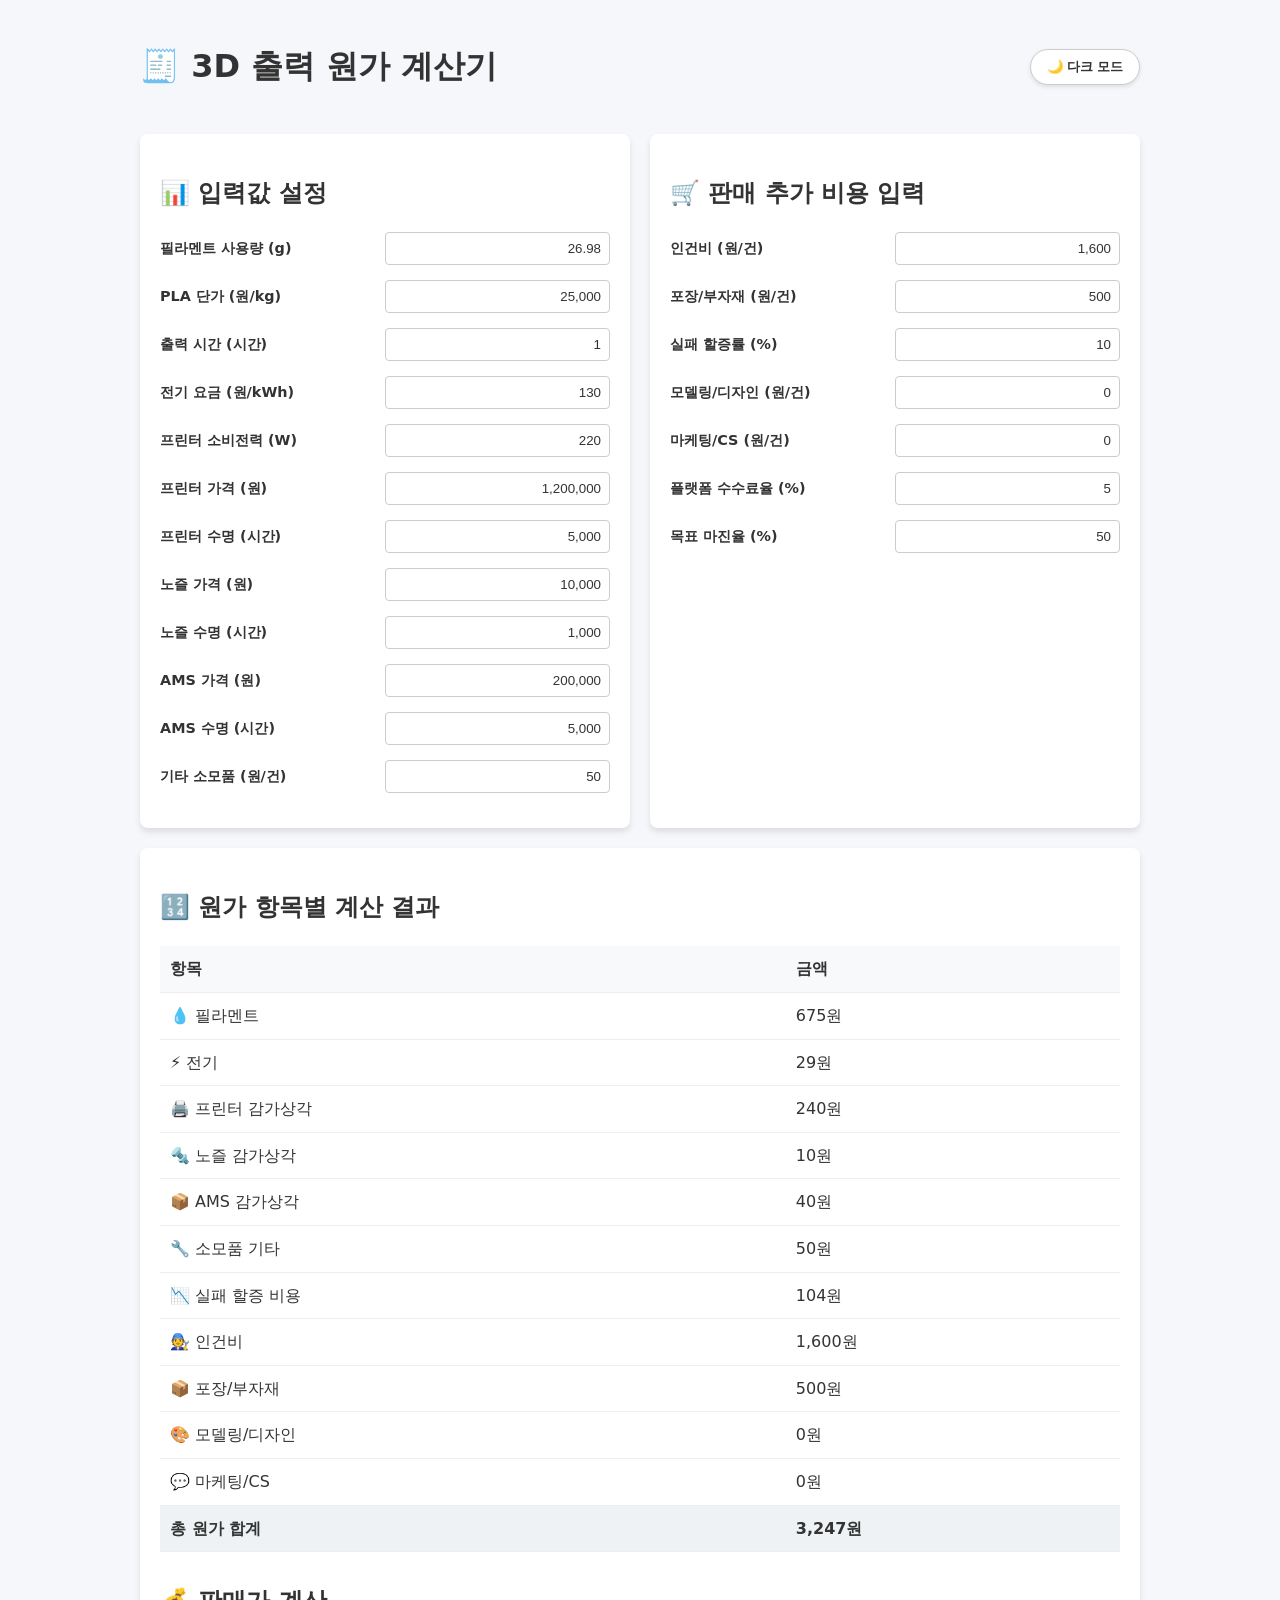
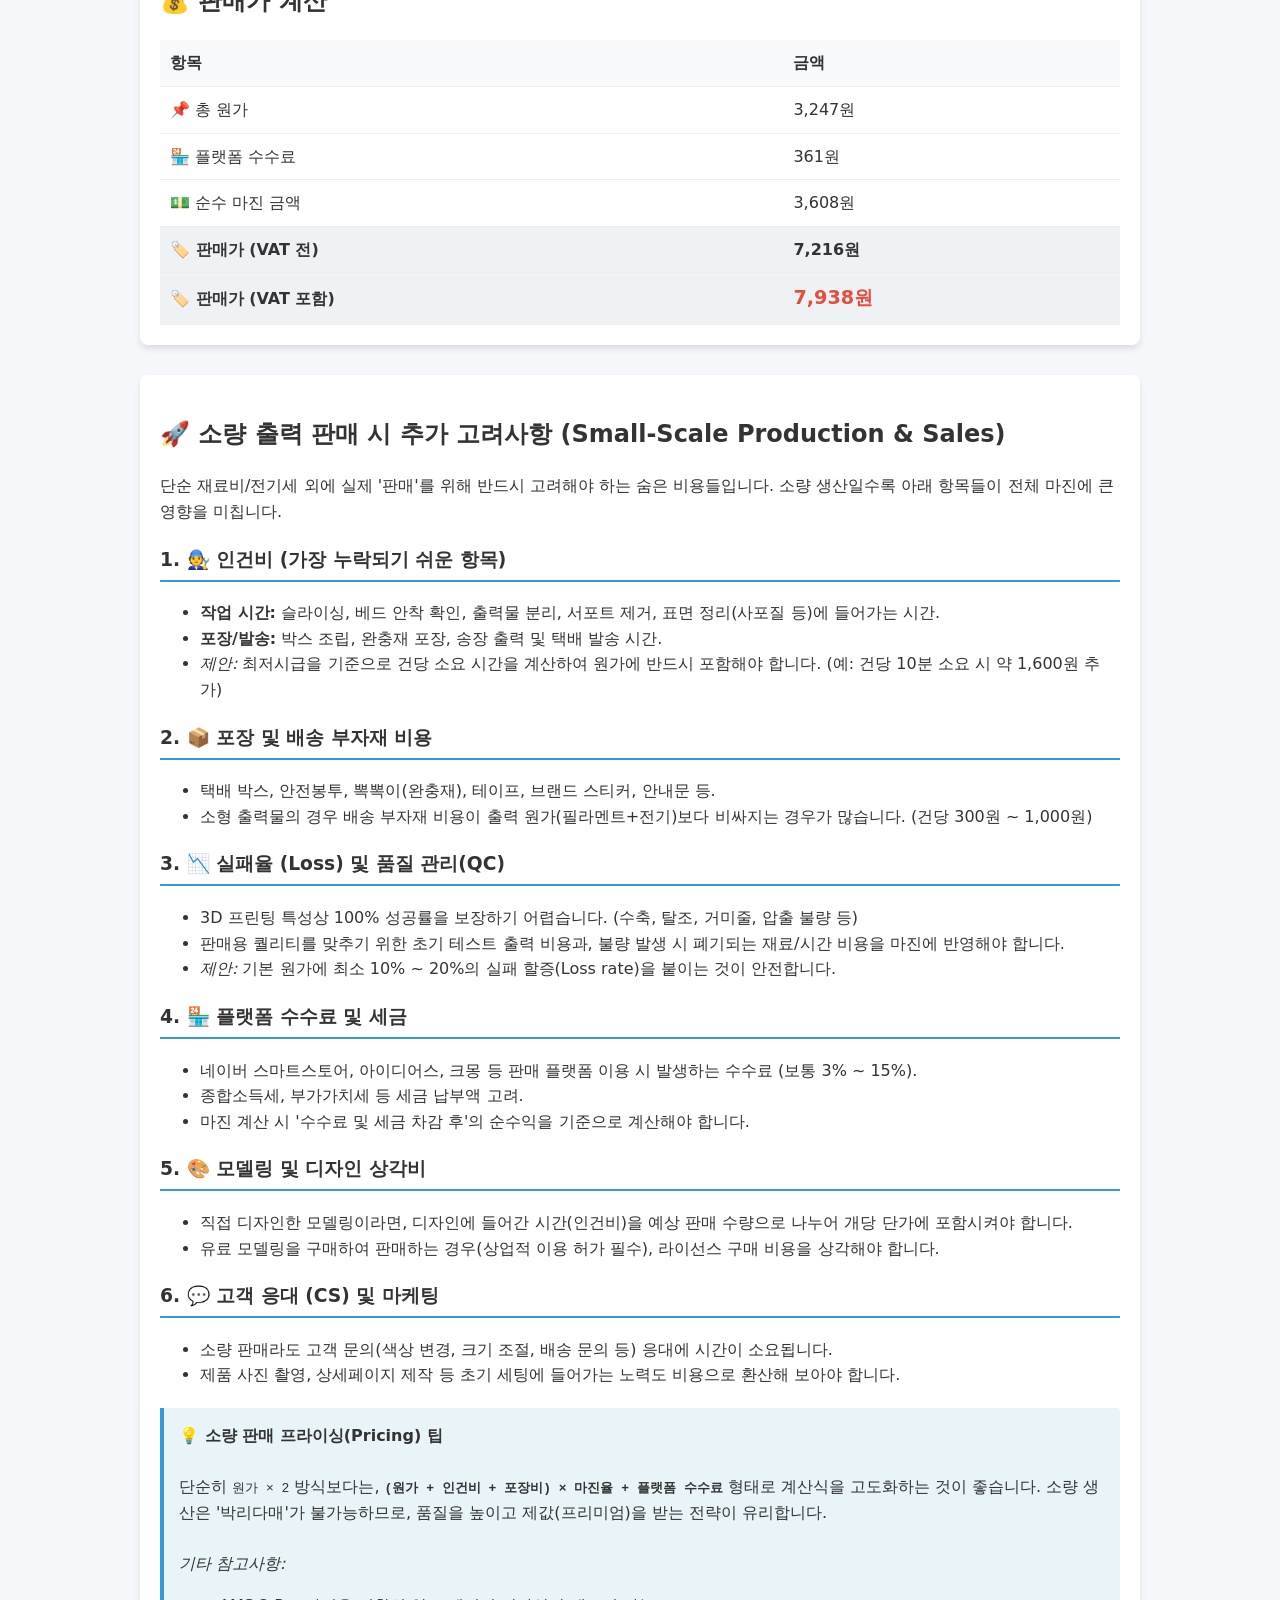
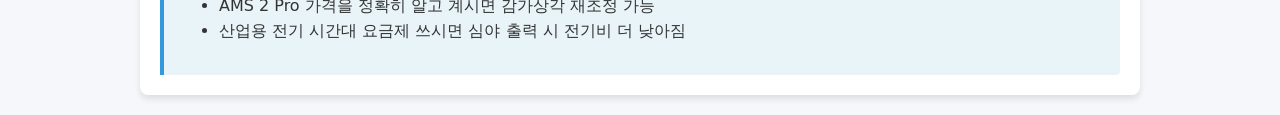
==== index.html @ e5d5dbed "Refactor: 코드 구조화(HTML/CSS/JS 분리) 및 다크모드 추가" ====
<!DOCTYPE html>
<html lang="ko">
<head>
    <meta charset="UTF-8">
    <meta name="viewport" content="width=device-width, initial-scale=1.0">
    <title>3D 출력 원가 계산기</title>
    <link rel="stylesheet" href="style.css">
    <script src="script.js" defer></script>
</head>
<body>

    <div class="header-container">
        <h1>🧾 3D 출력 원가 계산기</h1>
        <button id="darkModeToggle" onclick="toggleDarkMode()">🌙 다크 모드</button>
    </div>

    <div class="container">
        <!-- 입력 폼 -->
        <div class="card">
            <h2>📊 입력값 설정</h2>
            
            <div class="form-group">
                <label>필라멘트 사용량 (g)</label>
                <input type="text" id="filamentUsage" value="26.98" oninput="formatInput(this); calculate()">
            </div>
            <div class="form-group">
                <label>PLA 단가 (원/kg)</label>
                <input type="text" id="plaPrice" value="25,000" oninput="formatInput(this); calculate()">
            </div>
            <div class="form-group">
                <label>출력 시간 (시간)</label>
                <input type="text" id="printTime" value="1" oninput="formatInput(this); calculate()">
            </div>
            <div class="form-group">
                <label>전기 요금 (원/kWh)</label>
                <input type="text" id="elecRate" value="130" oninput="formatInput(this); calculate()">
            </div>
            <div class="form-group">
                <label>프린터 소비전력 (W)</label>
                <input type="text" id="powerUsage" value="220" oninput="formatInput(this); calculate()">
            </div>
            <div class="form-group">
                <label>프린터 가격 (원)</label>
                <input type="text" id="printerPrice" value="1,200,000" oninput="formatInput(this); calculate()">
            </div>
            <div class="form-group">
                <label>프린터 수명 (시간)</label>
                <input type="text" id="printerLife" value="5,000" oninput="formatInput(this); calculate()">
            </div>
            <div class="form-group">
                <label>노즐 가격 (원)</label>
                <input type="text" id="nozzlePrice" value="10,000" oninput="formatInput(this); calculate()">
            </div>
            <div class="form-group">
                <label>노즐 수명 (시간)</label>
                <input type="text" id="nozzleLife" value="1,000" oninput="formatInput(this); calculate()">
            </div>
            <div class="form-group">
                <label>AMS 가격 (원)</label>
                <input type="text" id="amsPrice" value="200,000" oninput="formatInput(this); calculate()">
            </div>
            <div class="form-group">
                <label>AMS 수명 (시간)</label>
                <input type="text" id="amsLife" value="5,000" oninput="formatInput(this); calculate()">
            </div>
            <div class="form-group">
                <label>기타 소모품 (원/건)</label>
                <input type="text" id="otherCost" value="50" oninput="formatInput(this); calculate()">
            </div>
        </div>

        <!-- 판매 추가 비용 입력 폼 -->
        <div class="card">
            <h2>🛒 판매 추가 비용 입력</h2>
            <div class="form-group">
                <label>인건비 (원/건)</label>
                <input type="text" id="laborCost" value="1,600" oninput="formatInput(this); calculate()">
            </div>
            <div class="form-group">
                <label>포장/부자재 (원/건)</label>
                <input type="text" id="packageCost" value="500" oninput="formatInput(this); calculate()">
            </div>
            <div class="form-group">
                <label>실패 할증률 (%)</label>
                <input type="text" id="lossRate" value="10" oninput="formatInput(this); calculate()">
            </div>
            <div class="form-group">
                <label>모델링/디자인 (원/건)</label>
                <input type="text" id="designCost" value="0" oninput="formatInput(this); calculate()">
            </div>
            <div class="form-group">
                <label>마케팅/CS (원/건)</label>
                <input type="text" id="marketingCost" value="0" oninput="formatInput(this); calculate()">
            </div>
            <div class="form-group">
                <label>플랫폼 수수료율 (%)</label>
                <input type="text" id="platformFeeRate" value="5" oninput="formatInput(this); calculate()">
            </div>
            <div class="form-group">
                <label>목표 마진율 (%)</label>
                <input type="text" id="marginRate" value="50" oninput="formatInput(this); calculate()">
            </div>
        </div>

        <!-- 결과 출력 -->
        <div class="card" style="flex-basis: 100%;">
            <h2>🔢 원가 항목별 계산 결과</h2>
            <table>
                <tr>
                    <th>항목</th>
                    <th>금액</th>
                </tr>
                <tr>
                    <td>💧 필라멘트</td>
                    <td id="resFilament">0원</td>
                </tr>
                <tr>
                    <td>⚡ 전기</td>
                    <td id="resElec">0원</td>
                </tr>
                <tr>
                    <td>🖨️ 프린터 감가상각</td>
                    <td id="resPrinter">0원</td>
                </tr>
                <tr>
                    <td>🔩 노즐 감가상각</td>
                    <td id="resNozzle">0원</td>
                </tr>
                <tr>
                    <td>📦 AMS 감가상각</td>
                    <td id="resAms">0원</td>
                </tr>
                <tr>
                    <td>🔧 소모품 기타</td>
                    <td id="resOther">0원</td>
                </tr>
                <tr>
                    <td>📉 실패 할증 비용</td>
                    <td id="resLoss">0원</td>
                </tr>
                <tr>
                    <td>🧑‍🔧 인건비</td>
                    <td id="resLabor">0원</td>
                </tr>
                <tr>
                    <td>📦 포장/부자재</td>
                    <td id="resPackage">0원</td>
                </tr>
                <tr>
                    <td>🎨 모델링/디자인</td>
                    <td id="resDesign">0원</td>
                </tr>
                <tr>
                    <td>💬 마케팅/CS</td>
                    <td id="resMarketing">0원</td>
                </tr>
                <tr class="total-row">
                    <td>총 원가 합계</td>
                    <td id="resTotalCost">0원</td>
                </tr>
            </table>

            <h2 style="margin-top: 30px;">💰 판매가 계산</h2>
            <table>
                <tr>
                    <th>항목</th>
                    <th>금액</th>
                </tr>
                <tr>
                    <td>📌 총 원가</td>
                    <td id="resTotalCost2">0원</td>
                </tr>
                <tr>
                    <td>🏪 플랫폼 수수료</td>
                    <td id="resPlatformFee">0원</td>
                </tr>
                <tr>
                    <td>💵 순수 마진 금액</td>
                    <td id="resMarginAmt">0원</td>
                </tr>
                <tr class="total-row">
                    <td>🏷️ 판매가 (VAT 전)</td>
                    <td id="resSellPriceEx">0원</td>
                </tr>
                <tr class="total-row">
                    <td>🏷️ 판매가 (VAT 포함)</td>
                    <td class="highlight" id="resSellPriceInc">0원</td>
                </tr>
            </table>
        </div>
    </div>

    <div class="info-section">
        <h2>🚀 소량 출력 판매 시 추가 고려사항 (Small-Scale Production & Sales)</h2>
        <p>단순 재료비/전기세 외에 실제 '판매'를 위해 반드시 고려해야 하는 숨은 비용들입니다. 소량 생산일수록 아래 항목들이 전체 마진에 큰 영향을 미칩니다.</p>

        <h3>1. 🧑‍🔧 인건비 (가장 누락되기 쉬운 항목)</h3>
        <ul>
            <li><strong>작업 시간:</strong> 슬라이싱, 베드 안착 확인, 출력물 분리, 서포트 제거, 표면 정리(사포질 등)에 들어가는 시간.</li>
            <li><strong>포장/발송:</strong> 박스 조립, 완충재 포장, 송장 출력 및 택배 발송 시간.</li>
            <li><em>제안:</em> 최저시급을 기준으로 건당 소요 시간을 계산하여 원가에 반드시 포함해야 합니다. (예: 건당 10분 소요 시 약 1,600원 추가)</li>
        </ul>

        <h3>2. 📦 포장 및 배송 부자재 비용</h3>
        <ul>
            <li>택배 박스, 안전봉투, 뽁뽁이(완충재), 테이프, 브랜드 스티커, 안내문 등.</li>
            <li>소형 출력물의 경우 배송 부자재 비용이 출력 원가(필라멘트+전기)보다 비싸지는 경우가 많습니다. (건당 300원 ~ 1,000원)</li>
        </ul>

        <h3>3. 📉 실패율 (Loss) 및 품질 관리(QC)</h3>
        <ul>
            <li>3D 프린팅 특성상 100% 성공률을 보장하기 어렵습니다. (수축, 탈조, 거미줄, 압출 불량 등)</li>
            <li>판매용 퀄리티를 맞추기 위한 초기 테스트 출력 비용과, 불량 발생 시 폐기되는 재료/시간 비용을 마진에 반영해야 합니다.</li>
            <li><em>제안:</em> 기본 원가에 최소 10% ~ 20%의 실패 할증(Loss rate)을 붙이는 것이 안전합니다.</li>
        </ul>

        <h3>4. 🏪 플랫폼 수수료 및 세금</h3>
        <ul>
            <li>네이버 스마트스토어, 아이디어스, 크몽 등 판매 플랫폼 이용 시 발생하는 수수료 (보통 3% ~ 15%).</li>
            <li>종합소득세, 부가가치세 등 세금 납부액 고려.</li>
            <li>마진 계산 시 '수수료 및 세금 차감 후'의 순수익을 기준으로 계산해야 합니다.</li>
        </ul>

        <h3>5. 🎨 모델링 및 디자인 상각비</h3>
        <ul>
            <li>직접 디자인한 모델링이라면, 디자인에 들어간 시간(인건비)을 예상 판매 수량으로 나누어 개당 단가에 포함시켜야 합니다.</li>
            <li>유료 모델링을 구매하여 판매하는 경우(상업적 이용 허가 필수), 라이선스 구매 비용을 상각해야 합니다.</li>
        </ul>

        <h3>6. 💬 고객 응대 (CS) 및 마케팅</h3>
        <ul>
            <li>소량 판매라도 고객 문의(색상 변경, 크기 조절, 배송 문의 등) 응대에 시간이 소요됩니다.</li>
            <li>제품 사진 촬영, 상세페이지 제작 등 초기 세팅에 들어가는 노력도 비용으로 환산해 보아야 합니다.</li>
        </ul>

        <div class="tip-box">
            <strong>💡 소량 판매 프라이싱(Pricing) 팁</strong><br><br>
            단순히 <code>원가 × 2</code> 방식보다는, <strong><code>(원가 + 인건비 + 포장비) × 마진율 + 플랫폼 수수료</code></strong> 형태로 계산식을 고도화하는 것이 좋습니다. 소량 생산은 '박리다매'가 불가능하므로, 품질을 높이고 제값(프리미엄)을 받는 전략이 유리합니다.<br><br>
            <em>기타 참고사항:</em>
            <ul>
                <li>AMS 2 Pro 가격을 정확히 알고 계시면 감가상각 재조정 가능</li>
                <li>산업용 전기 시간대 요금제 쓰시면 심야 출력 시 전기비 더 낮아짐</li>
            </ul>
        </div>
    </div>

</body>
</html>
---- style.css ----
:root {
    --bg-color: #f5f7fa;
    --text-color: #333;
    --card-bg: #fff;
    --border-color: #ccc;
    --table-border: #eee;
    --th-bg: #f8f9fa;
    --total-row-bg: #eef2f5;
    --highlight-color: #e74c3c;
    --tip-bg: #e8f4f8;
    --tip-border: #3498db;
    --input-bg: #fff;
    --input-text: #333;
}

body.dark-mode {
    --bg-color: #121212;
    --text-color: #e0e0e0;
    --card-bg: #1e1e1e;
    --border-color: #444;
    --table-border: #333;
    --th-bg: #2c2c2c;
    --total-row-bg: #2a2a2a;
    --highlight-color: #ff6b6b;
    --tip-bg: #1a2634;
    --tip-border: #2980b9;
    --input-bg: #2c2c2c;
    --input-text: #e0e0e0;
}

body {
    font-family: 'Pretendard', -apple-system, BlinkMacSystemFont, system-ui, Roboto, 'Helvetica Neue', 'Segoe UI', 'Apple SD Gothic Neo', 'Noto Sans KR', 'Malgun Gothic', sans-serif;
    line-height: 1.6;
    color: var(--text-color);
    max-width: 1000px;
    margin: 0 auto;
    padding: 20px;
    background-color: var(--bg-color);
    transition: background-color 0.3s, color 0.3s;
}

h1, h2, h3 {
    color: var(--text-color);
}

.header-container {
    display: flex;
    justify-content: space-between;
    align-items: center;
    margin-bottom: 20px;
}

#darkModeToggle {
    padding: 8px 16px;
    border: 1px solid var(--border-color);
    border-radius: 20px;
    background-color: var(--card-bg);
    color: var(--text-color);
    cursor: pointer;
    box-shadow: 0 2px 4px rgba(0,0,0,0.1);
    font-weight: bold;
    transition: background-color 0.3s, color 0.3s;
}

#darkModeToggle:hover {
    opacity: 0.8;
}

.container {
    display: flex;
    flex-wrap: wrap;
    gap: 20px;
}

.card {
    background: var(--card-bg);
    border-radius: 8px;
    padding: 20px;
    box-shadow: 0 4px 6px rgba(0,0,0,0.1);
    flex: 1;
    min-width: 300px;
    transition: background-color 0.3s;
}

.form-group {
    margin-bottom: 15px;
    display: flex;
    align-items: center;
    justify-content: space-between;
}

label {
    display: block;
    margin-bottom: 0;
    font-weight: bold;
    font-size: 0.9em;
    flex: 1;
}

input[type="text"] {
    width: 50%;
    padding: 8px;
    border: 1px solid var(--border-color);
    border-radius: 4px;
    box-sizing: border-box;
    text-align: right;
    background-color: var(--input-bg);
    color: var(--input-text);
    transition: background-color 0.3s, color 0.3s, border-color 0.3s;
}

table {
    width: 100%;
    border-collapse: collapse;
    margin-top: 10px;
}

th, td {
    padding: 10px;
    border-bottom: 1px solid var(--table-border);
    text-align: left;
}

th {
    background-color: var(--th-bg);
}

.total-row {
    font-weight: bold;
    background-color: var(--total-row-bg);
}

.highlight {
    color: var(--highlight-color);
    font-weight: bold;
    font-size: 1.2em;
}

.info-section {
    margin-top: 30px;
    background: var(--card-bg);
    border-radius: 8px;
    padding: 20px;
    box-shadow: 0 4px 6px rgba(0,0,0,0.1);
    transition: background-color 0.3s;
}

.info-section h3 {
    border-bottom: 2px solid var(--tip-border);
    padding-bottom: 5px;
    margin-top: 20px;
}

.tip-box {
    background-color: var(--tip-bg);
    border-left: 4px solid var(--tip-border);
    padding: 15px;
    margin-top: 20px;
    border-radius: 0 4px 4px 0;
    transition: background-color 0.3s;
}
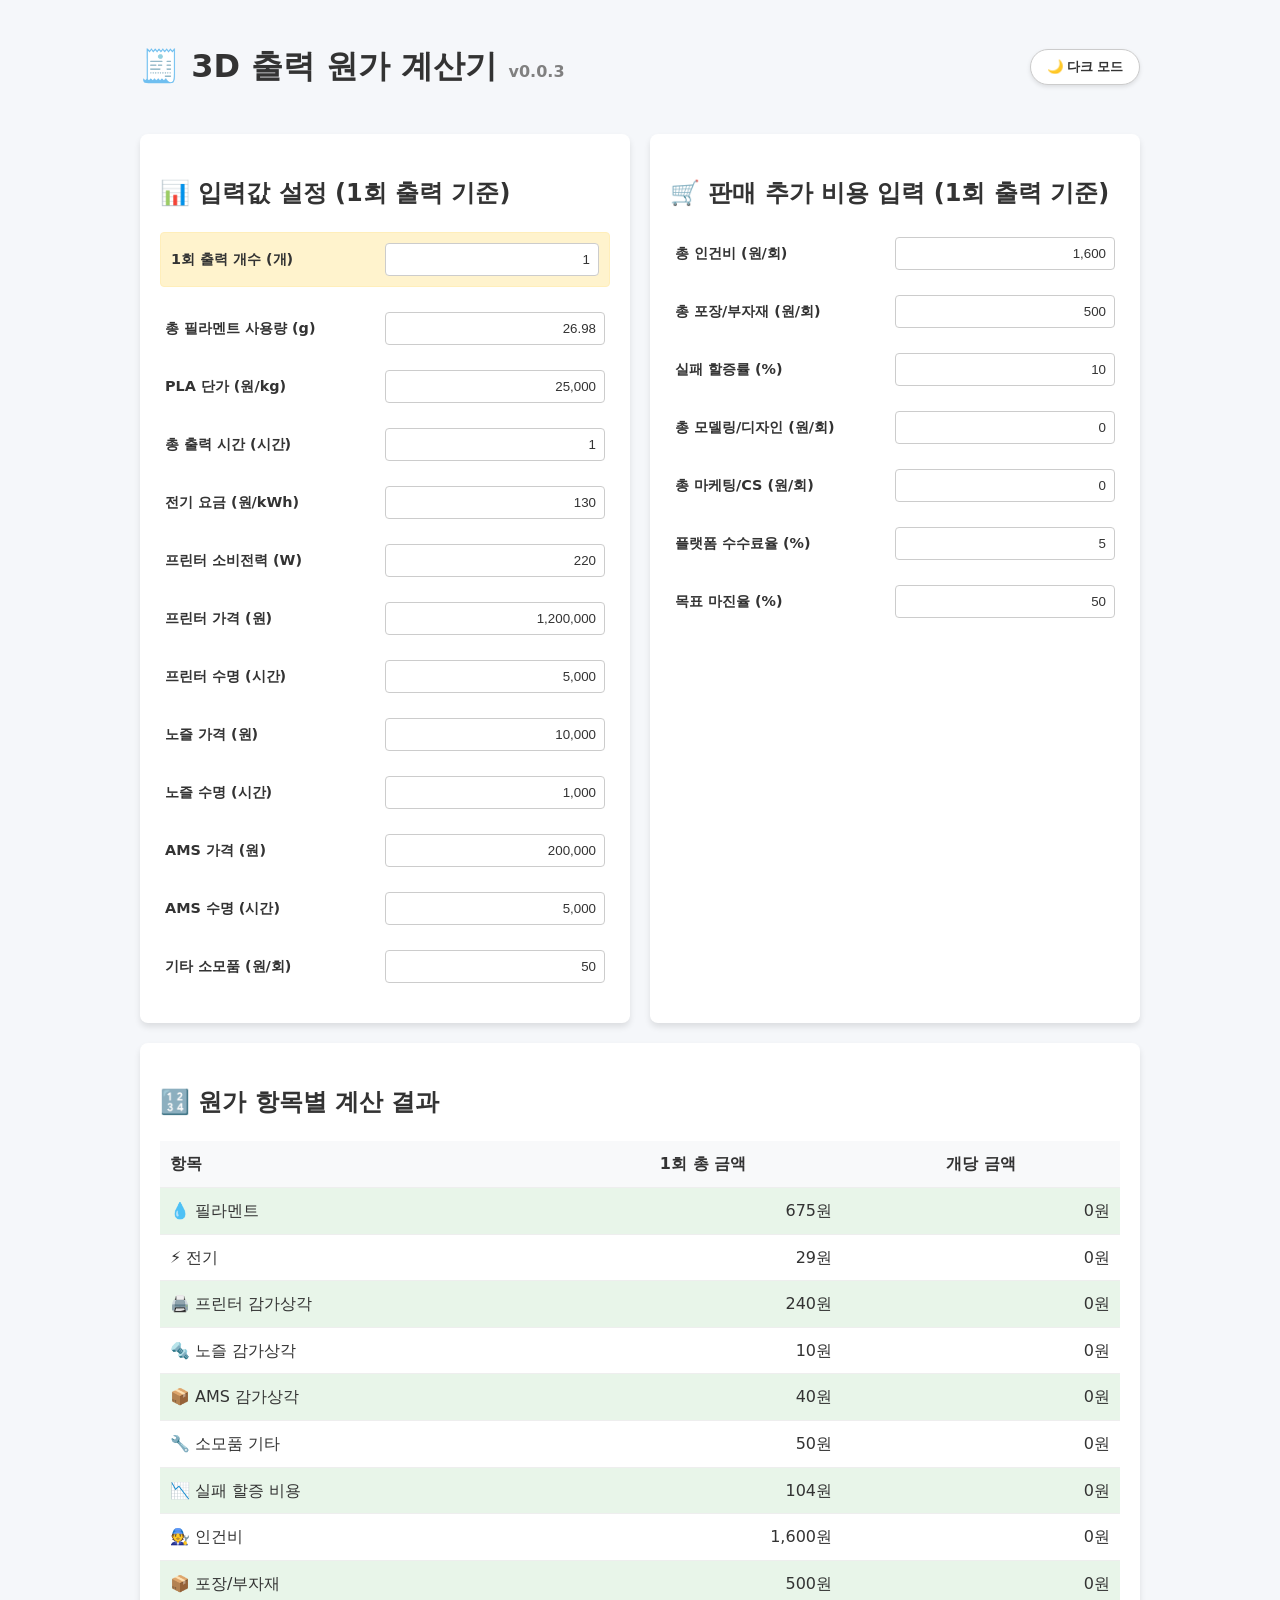
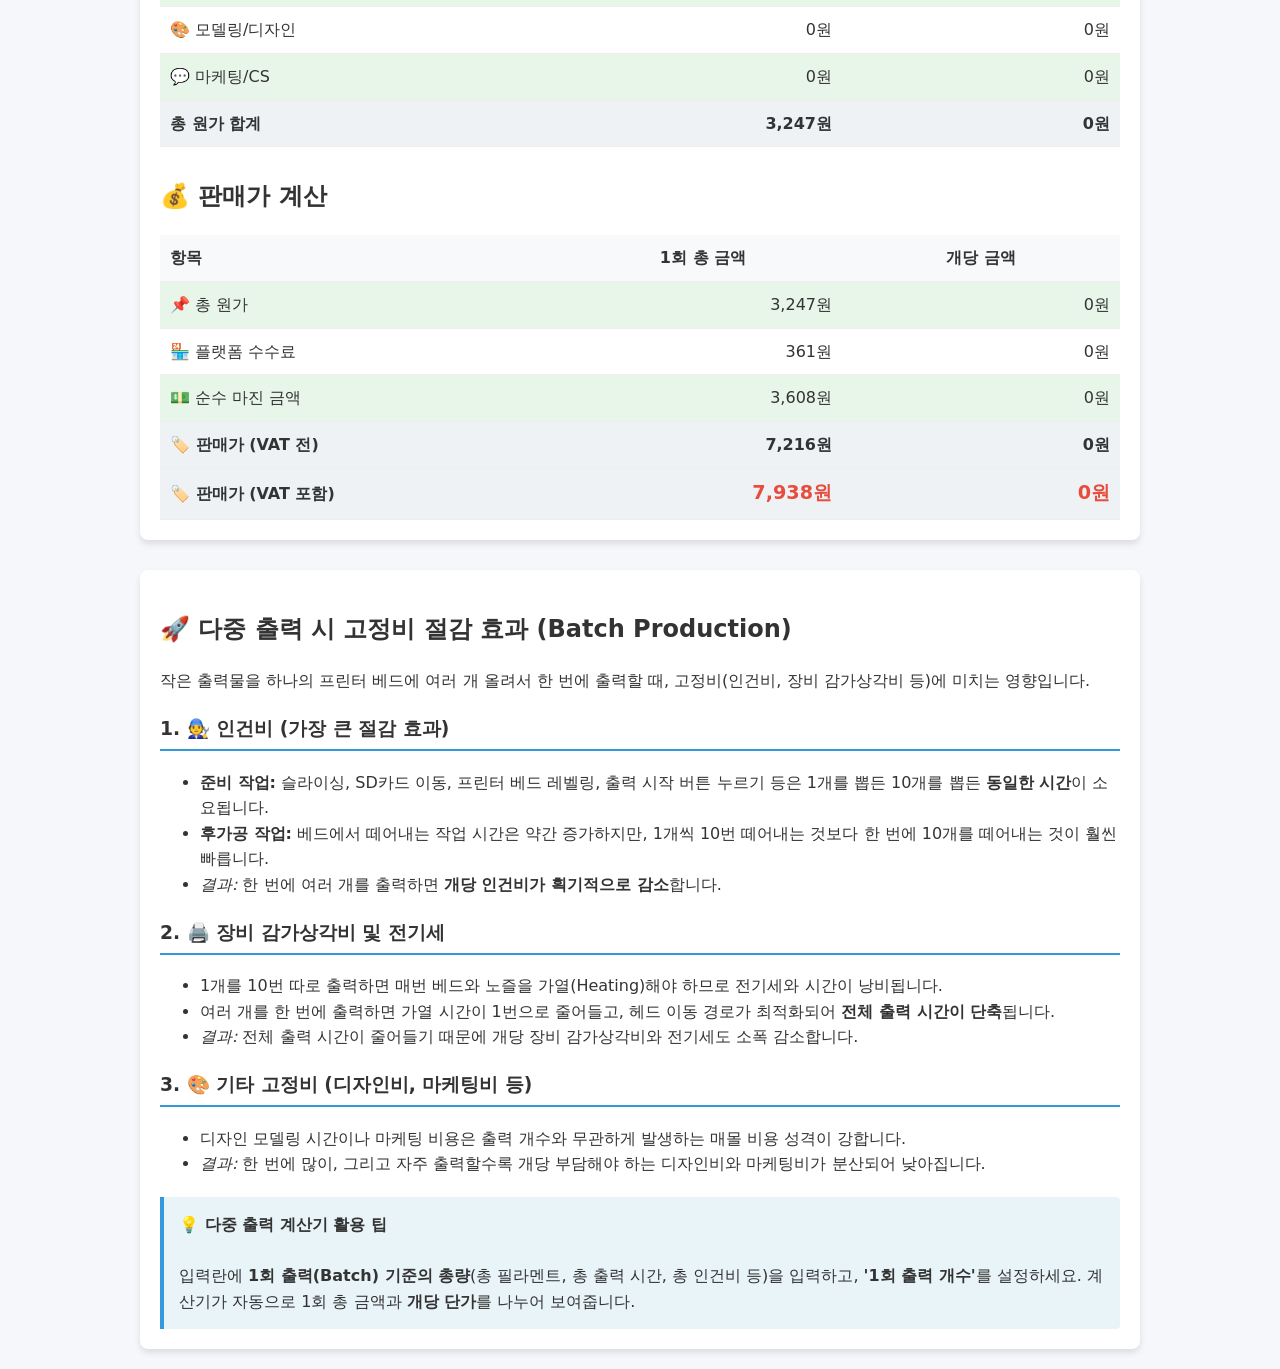
==== commit a76e2c07: "Update: Increment version to v0.0.3 and enhance table styling with zebra striping for better readabi" ====
--- a/index.html
+++ b/index.html
@@ -1,26 +1,32 @@
 <!DOCTYPE html>
 <html lang="ko">
+
 <head>
     <meta charset="UTF-8">
     <meta name="viewport" content="width=device-width, initial-scale=1.0">
-    <title>3D 출력 원가 계산기</title>
+    <title>3D 출력 원가 계산기 (다중 출력 지원)</title>
     <link rel="stylesheet" href="style.css">
     <script src="script.js" defer></script>
 </head>
+
 <body>
 
     <div class="header-container">
-        <h1>🧾 3D 출력 원가 계산기</h1>
+        <h1>🧾 3D 출력 원가 계산기 <span style="font-size: 0.5em; color: gray;">v0.0.3</span></h1>
         <button id="darkModeToggle" onclick="toggleDarkMode()">🌙 다크 모드</button>
     </div>
 
     <div class="container">
         <!-- 입력 폼 -->
         <div class="card">
-            <h2>📊 입력값 설정</h2>
-            
-            <div class="form-group">
-                <label>필라멘트 사용량 (g)</label>
+            <h2>📊 입력값 설정 (1회 출력 기준)</h2>
+
+            <div class="form-group highlight-group">
+                <label>1회 출력 개수 (개)</label>
+                <input type="text" id="printQuantity" value="1" oninput="formatInput(this); calculate()">
+            </div>
+            <div class="form-group">
+                <label>총 필라멘트 사용량 (g)</label>
                 <input type="text" id="filamentUsage" value="26.98" oninput="formatInput(this); calculate()">
             </div>
             <div class="form-group">
@@ -28,7 +34,7 @@
                 <input type="text" id="plaPrice" value="25,000" oninput="formatInput(this); calculate()">
             </div>
             <div class="form-group">
-                <label>출력 시간 (시간)</label>
+                <label>총 출력 시간 (시간)</label>
                 <input type="text" id="printTime" value="1" oninput="formatInput(this); calculate()">
             </div>
             <div class="form-group">
@@ -64,20 +70,20 @@
                 <input type="text" id="amsLife" value="5,000" oninput="formatInput(this); calculate()">
             </div>
             <div class="form-group">
-                <label>기타 소모품 (원/건)</label>
+                <label>기타 소모품 (원/회)</label>
                 <input type="text" id="otherCost" value="50" oninput="formatInput(this); calculate()">
             </div>
         </div>
 
         <!-- 판매 추가 비용 입력 폼 -->
         <div class="card">
-            <h2>🛒 판매 추가 비용 입력</h2>
-            <div class="form-group">
-                <label>인건비 (원/건)</label>
+            <h2>🛒 판매 추가 비용 입력 (1회 출력 기준)</h2>
+            <div class="form-group">
+                <label>총 인건비 (원/회)</label>
                 <input type="text" id="laborCost" value="1,600" oninput="formatInput(this); calculate()">
             </div>
             <div class="form-group">
-                <label>포장/부자재 (원/건)</label>
+                <label>총 포장/부자재 (원/회)</label>
                 <input type="text" id="packageCost" value="500" oninput="formatInput(this); calculate()">
             </div>
             <div class="form-group">
@@ -85,11 +91,11 @@
                 <input type="text" id="lossRate" value="10" oninput="formatInput(this); calculate()">
             </div>
             <div class="form-group">
-                <label>모델링/디자인 (원/건)</label>
+                <label>총 모델링/디자인 (원/회)</label>
                 <input type="text" id="designCost" value="0" oninput="formatInput(this); calculate()">
             </div>
             <div class="form-group">
-                <label>마케팅/CS (원/건)</label>
+                <label>총 마케팅/CS (원/회)</label>
                 <input type="text" id="marketingCost" value="0" oninput="formatInput(this); calculate()">
             </div>
             <div class="form-group">
@@ -108,55 +114,68 @@
             <table>
                 <tr>
                     <th>항목</th>
-                    <th>금액</th>
+                    <th>1회 총 금액</th>
+                    <th>개당 금액</th>
                 </tr>
                 <tr>
                     <td>💧 필라멘트</td>
                     <td id="resFilament">0원</td>
+                    <td id="resFilamentPerItem">0원</td>
                 </tr>
                 <tr>
                     <td>⚡ 전기</td>
                     <td id="resElec">0원</td>
+                    <td id="resElecPerItem">0원</td>
                 </tr>
                 <tr>
                     <td>🖨️ 프린터 감가상각</td>
                     <td id="resPrinter">0원</td>
+                    <td id="resPrinterPerItem">0원</td>
                 </tr>
                 <tr>
                     <td>🔩 노즐 감가상각</td>
                     <td id="resNozzle">0원</td>
+                    <td id="resNozzlePerItem">0원</td>
                 </tr>
                 <tr>
                     <td>📦 AMS 감가상각</td>
                     <td id="resAms">0원</td>
+                    <td id="resAmsPerItem">0원</td>
                 </tr>
                 <tr>
                     <td>🔧 소모품 기타</td>
                     <td id="resOther">0원</td>
+                    <td id="resOtherPerItem">0원</td>
                 </tr>
                 <tr>
                     <td>📉 실패 할증 비용</td>
                     <td id="resLoss">0원</td>
+                    <td id="resLossPerItem">0원</td>
                 </tr>
                 <tr>
                     <td>🧑‍🔧 인건비</td>
                     <td id="resLabor">0원</td>
+                    <td id="resLaborPerItem">0원</td>
                 </tr>
                 <tr>
                     <td>📦 포장/부자재</td>
                     <td id="resPackage">0원</td>
+                    <td id="resPackagePerItem">0원</td>
                 </tr>
                 <tr>
                     <td>🎨 모델링/디자인</td>
                     <td id="resDesign">0원</td>
+                    <td id="resDesignPerItem">0원</td>
                 </tr>
                 <tr>
                     <td>💬 마케팅/CS</td>
                     <td id="resMarketing">0원</td>
+                    <td id="resMarketingPerItem">0원</td>
                 </tr>
                 <tr class="total-row">
                     <td>총 원가 합계</td>
                     <td id="resTotalCost">0원</td>
+                    <td id="resTotalCostPerItem">0원</td>
                 </tr>
             </table>
 
@@ -164,85 +183,70 @@
             <table>
                 <tr>
                     <th>항목</th>
-                    <th>금액</th>
+                    <th>1회 총 금액</th>
+                    <th>개당 금액</th>
                 </tr>
                 <tr>
                     <td>📌 총 원가</td>
                     <td id="resTotalCost2">0원</td>
+                    <td id="resTotalCost2PerItem">0원</td>
                 </tr>
                 <tr>
                     <td>🏪 플랫폼 수수료</td>
                     <td id="resPlatformFee">0원</td>
+                    <td id="resPlatformFeePerItem">0원</td>
                 </tr>
                 <tr>
                     <td>💵 순수 마진 금액</td>
                     <td id="resMarginAmt">0원</td>
+                    <td id="resMarginAmtPerItem">0원</td>
                 </tr>
                 <tr class="total-row">
                     <td>🏷️ 판매가 (VAT 전)</td>
                     <td id="resSellPriceEx">0원</td>
+                    <td id="resSellPriceExPerItem">0원</td>
                 </tr>
                 <tr class="total-row">
                     <td>🏷️ 판매가 (VAT 포함)</td>
                     <td class="highlight" id="resSellPriceInc">0원</td>
+                    <td class="highlight" id="resSellPriceIncPerItem">0원</td>
                 </tr>
             </table>
         </div>
     </div>
 
     <div class="info-section">
-        <h2>🚀 소량 출력 판매 시 추가 고려사항 (Small-Scale Production & Sales)</h2>
-        <p>단순 재료비/전기세 외에 실제 '판매'를 위해 반드시 고려해야 하는 숨은 비용들입니다. 소량 생산일수록 아래 항목들이 전체 마진에 큰 영향을 미칩니다.</p>
-
-        <h3>1. 🧑‍🔧 인건비 (가장 누락되기 쉬운 항목)</h3>
+        <h2>🚀 다중 출력 시 고정비 절감 효과 (Batch Production)</h2>
+        <p>작은 출력물을 하나의 프린터 베드에 여러 개 올려서 한 번에 출력할 때, 고정비(인건비, 장비 감가상각비 등)에 미치는 영향입니다.</p>
+
+        <h3>1. 🧑‍🔧 인건비 (가장 큰 절감 효과)</h3>
         <ul>
-            <li><strong>작업 시간:</strong> 슬라이싱, 베드 안착 확인, 출력물 분리, 서포트 제거, 표면 정리(사포질 등)에 들어가는 시간.</li>
-            <li><strong>포장/발송:</strong> 박스 조립, 완충재 포장, 송장 출력 및 택배 발송 시간.</li>
-            <li><em>제안:</em> 최저시급을 기준으로 건당 소요 시간을 계산하여 원가에 반드시 포함해야 합니다. (예: 건당 10분 소요 시 약 1,600원 추가)</li>
+            <li><strong>준비 작업:</strong> 슬라이싱, SD카드 이동, 프린터 베드 레벨링, 출력 시작 버튼 누르기 등은 1개를 뽑든 10개를 뽑든 <strong>동일한
+                    시간</strong>이 소요됩니다.</li>
+            <li><strong>후가공 작업:</strong> 베드에서 떼어내는 작업 시간은 약간 증가하지만, 1개씩 10번 떼어내는 것보다 한 번에 10개를 떼어내는 것이 훨씬 빠릅니다.</li>
+            <li><em>결과:</em> 한 번에 여러 개를 출력하면 <strong>개당 인건비가 획기적으로 감소</strong>합니다.</li>
         </ul>
 
-        <h3>2. 📦 포장 및 배송 부자재 비용</h3>
+        <h3>2. 🖨️ 장비 감가상각비 및 전기세</h3>
         <ul>
-            <li>택배 박스, 안전봉투, 뽁뽁이(완충재), 테이프, 브랜드 스티커, 안내문 등.</li>
-            <li>소형 출력물의 경우 배송 부자재 비용이 출력 원가(필라멘트+전기)보다 비싸지는 경우가 많습니다. (건당 300원 ~ 1,000원)</li>
+            <li>1개를 10번 따로 출력하면 매번 베드와 노즐을 가열(Heating)해야 하므로 전기세와 시간이 낭비됩니다.</li>
+            <li>여러 개를 한 번에 출력하면 가열 시간이 1번으로 줄어들고, 헤드 이동 경로가 최적화되어 <strong>전체 출력 시간이 단축</strong>됩니다.</li>
+            <li><em>결과:</em> 전체 출력 시간이 줄어들기 때문에 개당 장비 감가상각비와 전기세도 소폭 감소합니다.</li>
         </ul>
 
-        <h3>3. 📉 실패율 (Loss) 및 품질 관리(QC)</h3>
+        <h3>3. 🎨 기타 고정비 (디자인비, 마케팅비 등)</h3>
         <ul>
-            <li>3D 프린팅 특성상 100% 성공률을 보장하기 어렵습니다. (수축, 탈조, 거미줄, 압출 불량 등)</li>
-            <li>판매용 퀄리티를 맞추기 위한 초기 테스트 출력 비용과, 불량 발생 시 폐기되는 재료/시간 비용을 마진에 반영해야 합니다.</li>
-            <li><em>제안:</em> 기본 원가에 최소 10% ~ 20%의 실패 할증(Loss rate)을 붙이는 것이 안전합니다.</li>
+            <li>디자인 모델링 시간이나 마케팅 비용은 출력 개수와 무관하게 발생하는 매몰 비용 성격이 강합니다.</li>
+            <li><em>결과:</em> 한 번에 많이, 그리고 자주 출력할수록 개당 부담해야 하는 디자인비와 마케팅비가 분산되어 낮아집니다.</li>
         </ul>
 
-        <h3>4. 🏪 플랫폼 수수료 및 세금</h3>
-        <ul>
-            <li>네이버 스마트스토어, 아이디어스, 크몽 등 판매 플랫폼 이용 시 발생하는 수수료 (보통 3% ~ 15%).</li>
-            <li>종합소득세, 부가가치세 등 세금 납부액 고려.</li>
-            <li>마진 계산 시 '수수료 및 세금 차감 후'의 순수익을 기준으로 계산해야 합니다.</li>
-        </ul>
-
-        <h3>5. 🎨 모델링 및 디자인 상각비</h3>
-        <ul>
-            <li>직접 디자인한 모델링이라면, 디자인에 들어간 시간(인건비)을 예상 판매 수량으로 나누어 개당 단가에 포함시켜야 합니다.</li>
-            <li>유료 모델링을 구매하여 판매하는 경우(상업적 이용 허가 필수), 라이선스 구매 비용을 상각해야 합니다.</li>
-        </ul>
-
-        <h3>6. 💬 고객 응대 (CS) 및 마케팅</h3>
-        <ul>
-            <li>소량 판매라도 고객 문의(색상 변경, 크기 조절, 배송 문의 등) 응대에 시간이 소요됩니다.</li>
-            <li>제품 사진 촬영, 상세페이지 제작 등 초기 세팅에 들어가는 노력도 비용으로 환산해 보아야 합니다.</li>
-        </ul>
-
         <div class="tip-box">
-            <strong>💡 소량 판매 프라이싱(Pricing) 팁</strong><br><br>
-            단순히 <code>원가 × 2</code> 방식보다는, <strong><code>(원가 + 인건비 + 포장비) × 마진율 + 플랫폼 수수료</code></strong> 형태로 계산식을 고도화하는 것이 좋습니다. 소량 생산은 '박리다매'가 불가능하므로, 품질을 높이고 제값(프리미엄)을 받는 전략이 유리합니다.<br><br>
-            <em>기타 참고사항:</em>
-            <ul>
-                <li>AMS 2 Pro 가격을 정확히 알고 계시면 감가상각 재조정 가능</li>
-                <li>산업용 전기 시간대 요금제 쓰시면 심야 출력 시 전기비 더 낮아짐</li>
-            </ul>
+            <strong>💡 다중 출력 계산기 활용 팁</strong><br><br>
+            입력란에 <strong>1회 출력(Batch) 기준의 총량</strong>(총 필라멘트, 총 출력 시간, 총 인건비 등)을 입력하고, <strong>'1회 출력 개수'</strong>를
+            설정하세요. 계산기가 자동으로 1회 총 금액과 <strong>개당 단가</strong>를 나누어 보여줍니다.
         </div>
     </div>
 
 </body>
+
 </html>
--- a/style.css
+++ b/style.css
@@ -11,6 +11,9 @@
     --tip-border: #3498db;
     --input-bg: #fff;
     --input-text: #333;
+    --highlight-group-bg: #fff3cd;
+    --table-stripe-bg: #e8f5e9;
+    /* 짝수 행 배경색 (라이트 모드 - 짙은 녹색) */
 }
 
 body.dark-mode {
@@ -26,6 +29,9 @@
     --tip-border: #2980b9;
     --input-bg: #2c2c2c;
     --input-text: #e0e0e0;
+    --highlight-group-bg: #3a2a00;
+    --table-stripe-bg: #1b3320;
+    /* 짝수 행 배경색 (다크 모드 - 짙은 녹색) */
 }
 
 body {
@@ -39,7 +45,9 @@
     transition: background-color 0.3s, color 0.3s;
 }
 
-h1, h2, h3 {
+h1,
+h2,
+h3 {
     color: var(--text-color);
 }
 
@@ -57,7 +65,7 @@
     background-color: var(--card-bg);
     color: var(--text-color);
     cursor: pointer;
-    box-shadow: 0 2px 4px rgba(0,0,0,0.1);
+    box-shadow: 0 2px 4px rgba(0, 0, 0, 0.1);
     font-weight: bold;
     transition: background-color 0.3s, color 0.3s;
 }
@@ -76,7 +84,7 @@
     background: var(--card-bg);
     border-radius: 8px;
     padding: 20px;
-    box-shadow: 0 4px 6px rgba(0,0,0,0.1);
+    box-shadow: 0 4px 6px rgba(0, 0, 0, 0.1);
     flex: 1;
     min-width: 300px;
     transition: background-color 0.3s;
@@ -87,6 +95,19 @@
     display: flex;
     align-items: center;
     justify-content: space-between;
+    padding: 5px;
+    border-radius: 4px;
+}
+
+.highlight-group {
+    background-color: var(--highlight-group-bg);
+    border: 1px solid #ffeeba;
+    padding: 10px;
+    margin-bottom: 20px;
+}
+
+body.dark-mode .highlight-group {
+    border-color: #5c4300;
 }
 
 label {
@@ -113,21 +134,40 @@
     width: 100%;
     border-collapse: collapse;
     margin-top: 10px;
-}
-
-th, td {
+    table-layout: fixed;
+    /* 열 너비 고정 */
+}
+
+th,
+td {
     padding: 10px;
     border-bottom: 1px solid var(--table-border);
+    text-align: right;
+    font-variant-numeric: tabular-nums;
+    /* 숫자 폭을 동일하게 맞춰 정렬 향상 */
+}
+
+th:first-child,
+td:first-child {
     text-align: left;
+    width: 40%;
+    /* 항목 이름 열 너비 지정 */
 }
 
 th {
     background-color: var(--th-bg);
+    text-align: center;
+}
+
+/* 테이블 짝수 행(2, 4, 6...)에 옅은 배경색 적용 (얼룩말 무늬) */
+tr:nth-child(even) {
+    background-color: var(--table-stripe-bg);
 }
 
 .total-row {
     font-weight: bold;
-    background-color: var(--total-row-bg);
+    background-color: var(--total-row-bg) !important;
+    /* 얼룩말 무늬보다 우선 적용 */
 }
 
 .highlight {
@@ -141,7 +181,7 @@
     background: var(--card-bg);
     border-radius: 8px;
     padding: 20px;
-    box-shadow: 0 4px 6px rgba(0,0,0,0.1);
+    box-shadow: 0 4px 6px rgba(0, 0, 0, 0.1);
     transition: background-color 0.3s;
 }
 
